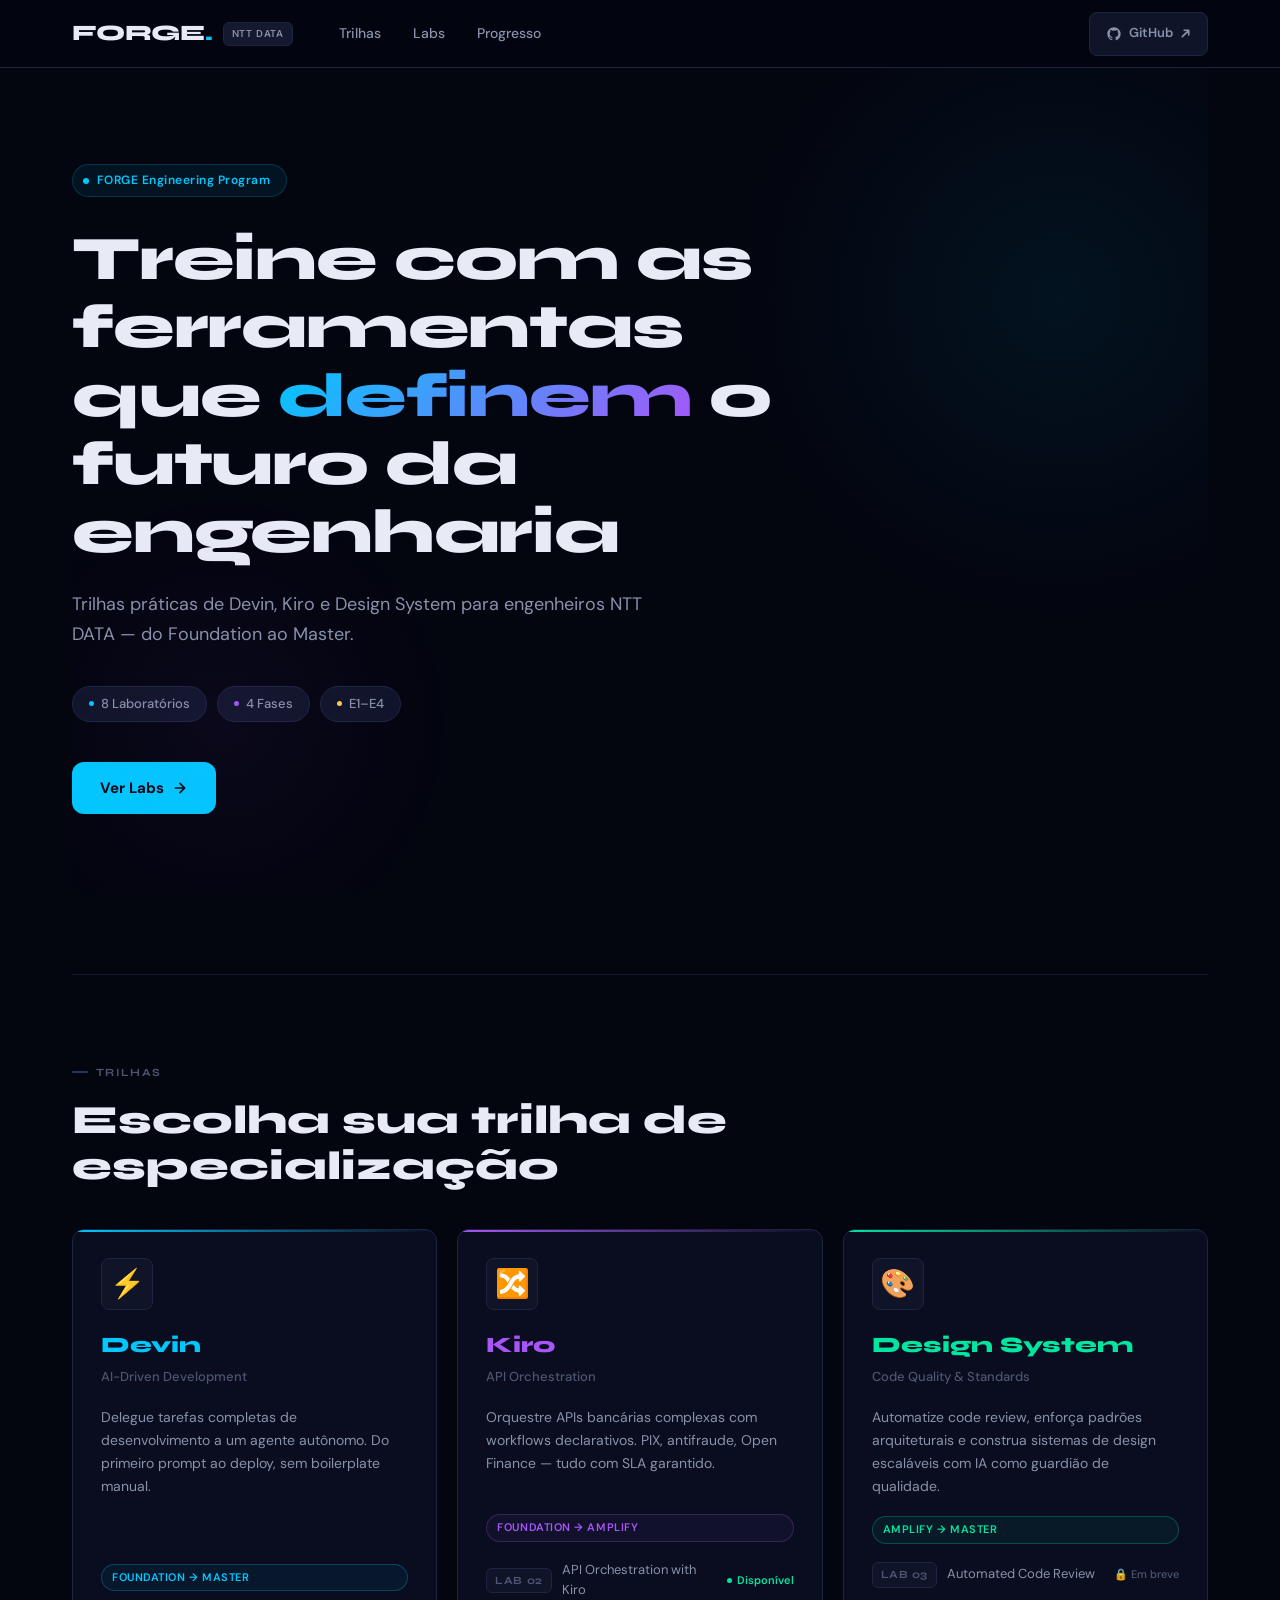
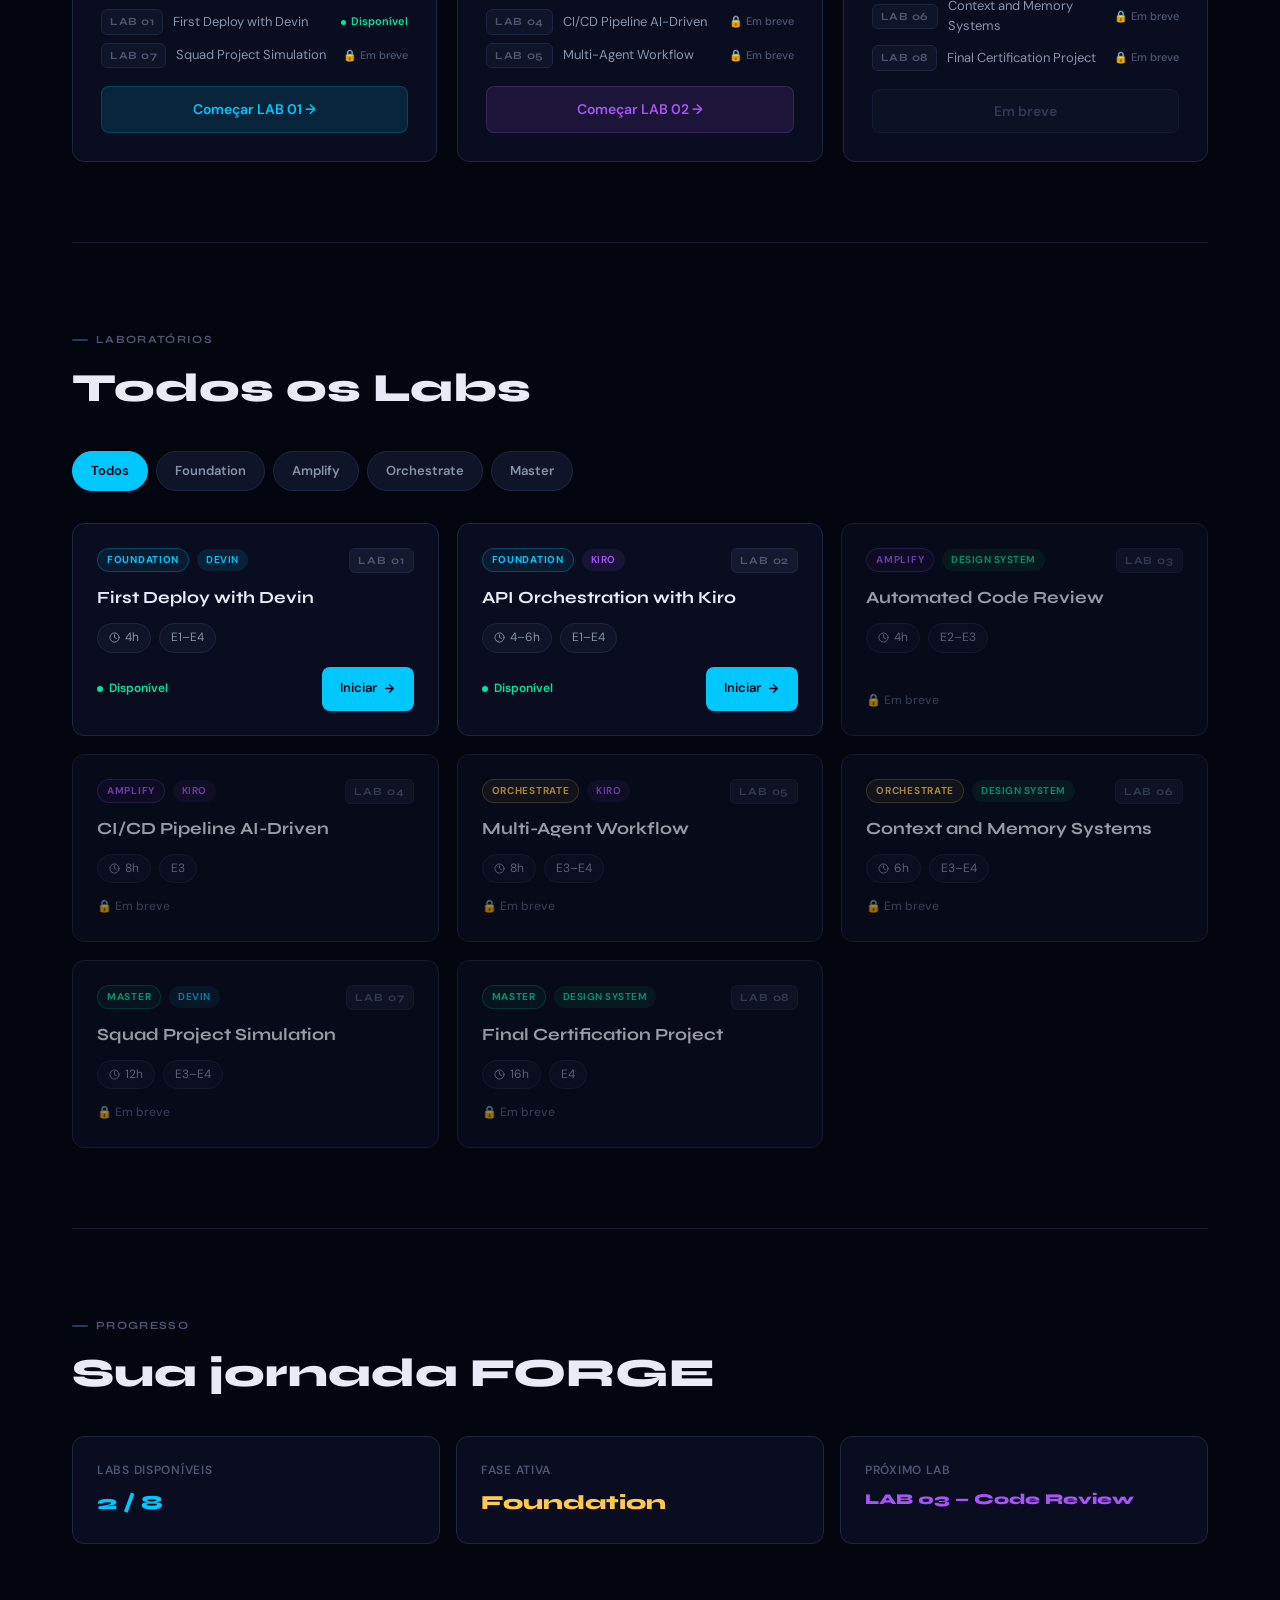
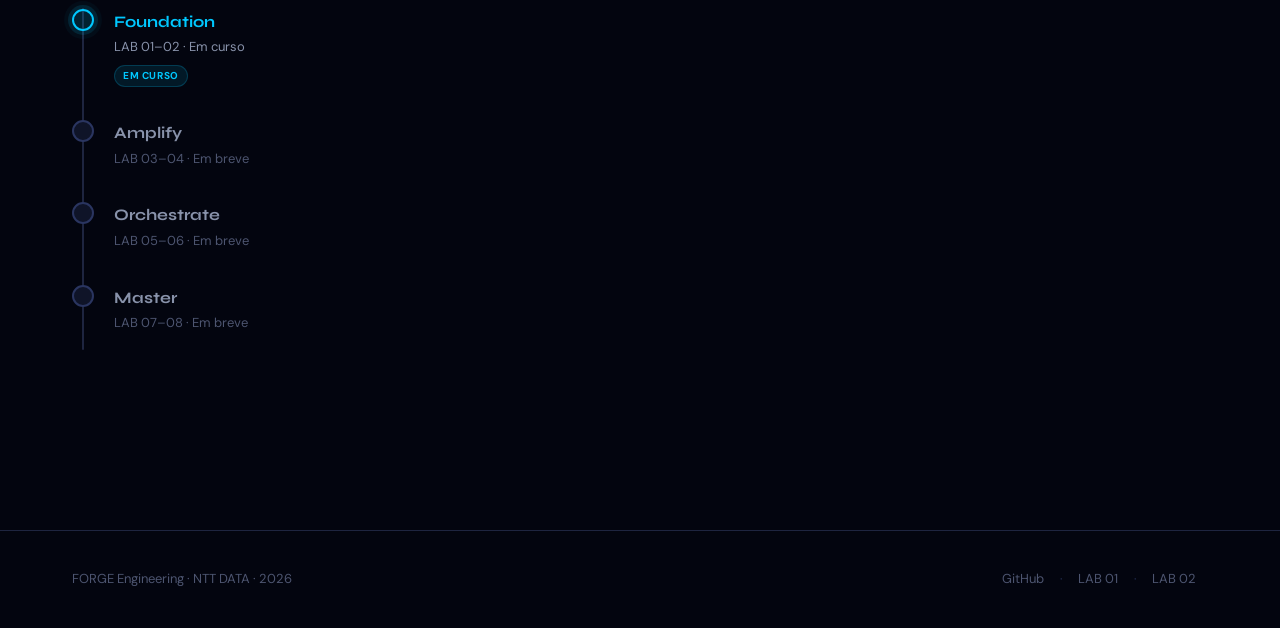
==== index.html @ 85e08daf "feat: FORGE Training Platform — multi-lab responsive platform - index.html: home dashboard with Devi" ====
<!DOCTYPE html>
<html lang="pt-BR">
<head>
  <meta charset="UTF-8" />
  <meta name="viewport" content="width=device-width, initial-scale=1.0" />
  <title>FORGE Engineering Training Platform</title>
  <link rel="preconnect" href="https://fonts.googleapis.com" />
  <link rel="preconnect" href="https://fonts.gstatic.com" crossorigin />
  <link href="https://fonts.googleapis.com/css2?family=Syne:wght@400;600;700;800&family=DM+Sans:ital,opsz,wght@0,9..40,300;0,9..40,400;0,9..40,500;0,9..40,600;1,9..40,400&display=swap" rel="stylesheet" />
  <style>
    /* ─── Design Tokens ─────────────────────────────────────── */
    :root {
      --bg:            #03050f;
      --bg-2:          #090d1f;
      --bg-3:          #0f1428;
      --bg-4:          #141930;
      --cyan:          #00c8ff;
      --green:         #00e5a0;
      --yellow:        #ffc94d;
      --red:           #ff5c7a;
      --purple:        #a855f7;
      --border:        #1e2540;
      --border-bright: #2a3560;
      --text:          #e8eaf6;
      --text-dim:      #8892aa;
      --text-muted:    #4d5570;
      --radius:        12px;
      --radius-sm:     8px;
      --nav-h:         68px;
      --transition:    0.22s cubic-bezier(.4,0,.2,1);
    }

    /* ─── Reset ─────────────────────────────────────────────── */
    *, *::before, *::after { box-sizing: border-box; margin: 0; padding: 0; }
    html { scroll-behavior: smooth; }
    body {
      font-family: 'DM Sans', sans-serif;
      background: var(--bg);
      color: var(--text);
      line-height: 1.6;
      -webkit-font-smoothing: antialiased;
      overflow-x: hidden;
    }
    a { color: inherit; text-decoration: none; }
    button { font-family: inherit; cursor: pointer; border: none; background: none; }
    img { display: block; max-width: 100%; }

    /* ─── Scrollbar ──────────────────────────────────────────── */
    ::-webkit-scrollbar { width: 6px; }
    ::-webkit-scrollbar-track { background: var(--bg-2); }
    ::-webkit-scrollbar-thumb { background: var(--border-bright); border-radius: 99px; }

    /* ─── Layout helpers ─────────────────────────────────────── */
    .page {
      max-width: 1200px;
      margin: 0 auto;
      padding: 0 32px 80px;
    }
    .section { padding: 80px 0 0; }
    .section-label {
      display: inline-flex;
      align-items: center;
      gap: 8px;
      font-family: 'Syne', sans-serif;
      font-size: 11px;
      font-weight: 700;
      letter-spacing: .12em;
      text-transform: uppercase;
      color: var(--text-muted);
      margin-bottom: 16px;
    }
    .section-label::before {
      content: '';
      display: block;
      width: 16px;
      height: 2px;
      background: var(--border-bright);
      border-radius: 99px;
    }
    .section-title {
      font-family: 'Syne', sans-serif;
      font-size: clamp(26px, 3.5vw, 40px);
      font-weight: 800;
      color: var(--text);
      line-height: 1.15;
      margin-bottom: 40px;
    }

    /* ─── NAV ────────────────────────────────────────────────── */
    .nav {
      position: sticky;
      top: 0;
      z-index: 100;
      height: var(--nav-h);
      background: rgba(3,5,15,.7);
      backdrop-filter: blur(18px) saturate(1.4);
      -webkit-backdrop-filter: blur(18px) saturate(1.4);
      border-bottom: 1px solid var(--border);
    }
    .nav-inner {
      max-width: 1200px;
      margin: 0 auto;
      padding: 0 32px;
      height: 100%;
      display: flex;
      align-items: center;
      gap: 32px;
    }
    .nav-logo {
      display: flex;
      align-items: center;
      gap: 10px;
      flex-shrink: 0;
    }
    .nav-logo-text {
      font-family: 'Syne', sans-serif;
      font-size: 22px;
      font-weight: 800;
      letter-spacing: -.01em;
      color: var(--text);
    }
    .nav-logo-text span { color: var(--cyan); }
    .nav-badge {
      font-size: 10px;
      font-weight: 600;
      letter-spacing: .08em;
      color: var(--text-dim);
      background: var(--bg-4);
      border: 1px solid var(--border);
      border-radius: 6px;
      padding: 3px 8px;
      text-transform: uppercase;
    }
    .nav-links {
      display: flex;
      align-items: center;
      gap: 4px;
      flex: 1;
    }
    .nav-link {
      font-size: 14px;
      font-weight: 500;
      color: var(--text-dim);
      padding: 8px 14px;
      border-radius: var(--radius-sm);
      transition: color var(--transition), background var(--transition);
      min-height: 44px;
      display: flex;
      align-items: center;
    }
    .nav-link:hover { color: var(--text); background: var(--bg-3); }
    .nav-actions { margin-left: auto; display: flex; align-items: center; gap: 10px; }
    .btn-github {
      display: inline-flex;
      align-items: center;
      gap: 7px;
      font-size: 13px;
      font-weight: 600;
      color: var(--text-dim);
      background: var(--bg-3);
      border: 1px solid var(--border);
      border-radius: var(--radius-sm);
      padding: 9px 16px;
      min-height: 44px;
      transition: color var(--transition), border-color var(--transition), background var(--transition);
    }
    .btn-github:hover { color: var(--text); border-color: var(--border-bright); background: var(--bg-4); }
    .btn-github svg { flex-shrink: 0; }

    /* hamburger */
    .nav-hamburger {
      display: none;
      align-items: center;
      justify-content: center;
      width: 44px;
      height: 44px;
      border-radius: var(--radius-sm);
      border: 1px solid var(--border);
      color: var(--text-dim);
      transition: color var(--transition), border-color var(--transition);
      margin-left: auto;
    }
    .nav-hamburger:hover { color: var(--text); border-color: var(--border-bright); }
    .nav-mobile-menu {
      display: none;
      flex-direction: column;
      background: var(--bg-2);
      border-bottom: 1px solid var(--border);
      padding: 12px 20px 20px;
      gap: 4px;
    }
    .nav-mobile-menu.open { display: flex; }
    .nav-mobile-link {
      font-size: 15px;
      font-weight: 500;
      color: var(--text-dim);
      padding: 12px 14px;
      border-radius: var(--radius-sm);
      transition: color var(--transition), background var(--transition);
    }
    .nav-mobile-link:hover { color: var(--text); background: var(--bg-3); }

    /* ─── HERO ───────────────────────────────────────────────── */
    .hero {
      padding: 96px 0 80px;
      display: flex;
      flex-direction: column;
      align-items: flex-start;
      position: relative;
      overflow: hidden;
    }
    .hero::before {
      content: '';
      position: absolute;
      top: -120px;
      right: -200px;
      width: 700px;
      height: 700px;
      background: radial-gradient(circle at 50% 50%, rgba(0,200,255,.07) 0%, transparent 65%);
      pointer-events: none;
    }
    .hero::after {
      content: '';
      position: absolute;
      bottom: -80px;
      left: -100px;
      width: 500px;
      height: 500px;
      background: radial-gradient(circle at 50% 50%, rgba(168,85,247,.05) 0%, transparent 65%);
      pointer-events: none;
    }
    .hero-pill {
      display: inline-flex;
      align-items: center;
      gap: 8px;
      background: rgba(0,200,255,.08);
      border: 1px solid rgba(0,200,255,.2);
      border-radius: 99px;
      padding: 6px 16px 6px 10px;
      font-size: 12px;
      font-weight: 600;
      color: var(--cyan);
      letter-spacing: .04em;
      margin-bottom: 28px;
      animation: fadeUp .5s ease both;
    }
    .hero-pill-dot {
      width: 6px;
      height: 6px;
      background: var(--cyan);
      border-radius: 50%;
      animation: pulse-cyan 2s ease infinite;
    }
    @keyframes pulse-cyan {
      0%, 100% { opacity: 1; transform: scale(1); }
      50% { opacity: .5; transform: scale(.7); }
    }
    .hero h1 {
      font-family: 'Syne', sans-serif;
      font-size: clamp(32px, 5.5vw, 62px);
      font-weight: 800;
      line-height: 1.1;
      letter-spacing: -.02em;
      color: var(--text);
      max-width: 800px;
      margin-bottom: 24px;
      animation: fadeUp .5s .1s ease both;
    }
    .hero h1 em {
      font-style: normal;
      background: linear-gradient(135deg, var(--cyan) 0%, var(--purple) 100%);
      -webkit-background-clip: text;
      -webkit-text-fill-color: transparent;
      background-clip: text;
    }
    .hero-sub {
      font-size: clamp(15px, 1.8vw, 18px);
      color: var(--text-dim);
      max-width: 580px;
      line-height: 1.65;
      margin-bottom: 36px;
      animation: fadeUp .5s .18s ease both;
    }
    .hero-stats {
      display: flex;
      flex-wrap: wrap;
      gap: 10px;
      margin-bottom: 40px;
      animation: fadeUp .5s .26s ease both;
    }
    .hero-chip {
      display: inline-flex;
      align-items: center;
      gap: 7px;
      background: var(--bg-3);
      border: 1px solid var(--border);
      border-radius: 99px;
      padding: 7px 16px;
      font-size: 13px;
      font-weight: 500;
      color: var(--text-dim);
    }
    .hero-chip-dot {
      width: 5px;
      height: 5px;
      background: var(--cyan);
      border-radius: 50%;
    }
    .hero-cta {
      display: inline-flex;
      align-items: center;
      gap: 8px;
      background: var(--cyan);
      color: #03050f;
      font-size: 15px;
      font-weight: 700;
      padding: 14px 28px;
      border-radius: var(--radius);
      min-height: 50px;
      transition: opacity var(--transition), transform var(--transition);
      animation: fadeUp .5s .34s ease both;
    }
    .hero-cta:hover { opacity: .88; transform: translateY(-1px); }

    @keyframes fadeUp {
      from { opacity: 0; transform: translateY(18px); }
      to   { opacity: 1; transform: translateY(0); }
    }

    /* ─── TRACK CARDS ────────────────────────────────────────── */
    .tracks-grid {
      display: grid;
      grid-template-columns: repeat(auto-fit, minmax(320px, 1fr));
      gap: 20px;
    }
    .track-card {
      background: var(--bg-2);
      border: 1px solid var(--border);
      border-radius: var(--radius);
      padding: 28px;
      display: flex;
      flex-direction: column;
      gap: 18px;
      transition: border-color var(--transition), transform var(--transition), box-shadow var(--transition);
      position: relative;
      overflow: hidden;
    }
    .track-card::before {
      content: '';
      position: absolute;
      top: 0; left: 0; right: 0;
      height: 2px;
      border-radius: var(--radius) var(--radius) 0 0;
    }
    .track-card[data-color="cyan"]::before  { background: linear-gradient(90deg, var(--cyan), transparent); }
    .track-card[data-color="purple"]::before { background: linear-gradient(90deg, var(--purple), transparent); }
    .track-card[data-color="green"]::before  { background: linear-gradient(90deg, var(--green), transparent); }
    .track-card:hover {
      transform: translateY(-3px);
      box-shadow: 0 16px 48px rgba(0,0,0,.4);
    }
    .track-card[data-color="cyan"]:hover   { border-color: rgba(0,200,255,.35); }
    .track-card[data-color="purple"]:hover { border-color: rgba(168,85,247,.35); }
    .track-card[data-color="green"]:hover  { border-color: rgba(0,229,160,.35); }

    .track-icon {
      font-size: 28px;
      width: 52px;
      height: 52px;
      background: var(--bg-3);
      border: 1px solid var(--border);
      border-radius: var(--radius-sm);
      display: flex;
      align-items: center;
      justify-content: center;
      flex-shrink: 0;
    }
    .track-header { display: flex; flex-direction: column; gap: 4px; }
    .track-title {
      font-family: 'Syne', sans-serif;
      font-size: 22px;
      font-weight: 800;
    }
    .track-card[data-color="cyan"]   .track-title { color: var(--cyan); }
    .track-card[data-color="purple"] .track-title { color: var(--purple); }
    .track-card[data-color="green"]  .track-title { color: var(--green); }
    .track-subtitle { font-size: 13px; color: var(--text-muted); font-weight: 500; }
    .track-desc { font-size: 14px; color: var(--text-dim); line-height: 1.65; flex: 1; }
    .track-badge {
      display: inline-flex;
      align-items: center;
      font-size: 11px;
      font-weight: 600;
      letter-spacing: .05em;
      text-transform: uppercase;
      padding: 4px 10px;
      border-radius: 99px;
      border: 1px solid;
    }
    .track-card[data-color="cyan"]   .track-badge { color: var(--cyan);   border-color: rgba(0,200,255,.25);   background: rgba(0,200,255,.06); }
    .track-card[data-color="purple"] .track-badge { color: var(--purple); border-color: rgba(168,85,247,.25); background: rgba(168,85,247,.06); }
    .track-card[data-color="green"]  .track-badge { color: var(--green);  border-color: rgba(0,229,160,.25);  background: rgba(0,229,160,.06); }

    .track-labs { display: flex; flex-direction: column; gap: 8px; }
    .track-lab-row {
      display: flex;
      align-items: center;
      gap: 10px;
      font-size: 13px;
    }
    .track-lab-num {
      font-family: 'Syne', sans-serif;
      font-size: 11px;
      font-weight: 700;
      letter-spacing: .05em;
      color: var(--text-muted);
      background: var(--bg-3);
      border: 1px solid var(--border);
      border-radius: 6px;
      padding: 3px 8px;
    }
    .track-lab-name { color: var(--text-dim); flex: 1; }
    .status-available {
      display: inline-flex;
      align-items: center;
      gap: 5px;
      font-size: 11px;
      font-weight: 600;
      color: var(--green);
    }
    .status-available::before {
      content: '';
      width: 5px; height: 5px;
      background: var(--green);
      border-radius: 50%;
    }
    .status-locked {
      font-size: 11px;
      font-weight: 500;
      color: var(--text-muted);
    }
    .track-cta {
      display: inline-flex;
      align-items: center;
      gap: 8px;
      font-size: 14px;
      font-weight: 600;
      padding: 11px 20px;
      border-radius: var(--radius-sm);
      min-height: 44px;
      transition: opacity var(--transition), transform var(--transition);
      text-align: center;
      justify-content: center;
    }
    .track-cta-cyan   { background: rgba(0,200,255,.12);   color: var(--cyan);   border: 1px solid rgba(0,200,255,.2);   }
    .track-cta-purple { background: rgba(168,85,247,.12);  color: var(--purple); border: 1px solid rgba(168,85,247,.2);  }
    .track-cta-cyan:hover, .track-cta-purple:hover { opacity: .8; transform: translateY(-1px); }
    .track-cta-disabled {
      background: var(--bg-3);
      color: var(--text-muted);
      border: 1px solid var(--border);
      cursor: not-allowed;
      opacity: .6;
    }

    /* ─── LAB FILTER TABS ────────────────────────────────────── */
    .filter-tabs {
      display: flex;
      flex-wrap: wrap;
      gap: 8px;
      margin-bottom: 32px;
    }
    .filter-tab {
      font-size: 13px;
      font-weight: 600;
      padding: 8px 18px;
      border-radius: 99px;
      border: 1px solid var(--border);
      color: var(--text-dim);
      background: var(--bg-3);
      min-height: 40px;
      transition: color var(--transition), border-color var(--transition), background var(--transition);
    }
    .filter-tab:hover { color: var(--text); border-color: var(--border-bright); }
    .filter-tab.active {
      background: var(--cyan);
      color: #03050f;
      border-color: var(--cyan);
    }

    /* ─── LAB GRID ───────────────────────────────────────────── */
    .labs-grid {
      display: grid;
      grid-template-columns: repeat(auto-fit, minmax(300px, 1fr));
      gap: 18px;
    }
    .lab-card {
      background: var(--bg-2);
      border: 1px solid var(--border);
      border-radius: var(--radius);
      padding: 24px;
      display: flex;
      flex-direction: column;
      gap: 14px;
      transition: border-color var(--transition), transform var(--transition), box-shadow var(--transition);
    }
    .lab-card:hover {
      border-color: var(--border-bright);
      transform: translateY(-2px);
      box-shadow: 0 12px 40px rgba(0,0,0,.35);
    }
    .lab-card.locked { opacity: .65; }
    .lab-card.locked:hover { transform: none; box-shadow: none; }

    .lab-card-top {
      display: flex;
      align-items: center;
      gap: 8px;
      flex-wrap: wrap;
    }
    .phase-badge {
      font-size: 10px;
      font-weight: 700;
      letter-spacing: .07em;
      text-transform: uppercase;
      padding: 3px 9px;
      border-radius: 99px;
      border: 1px solid;
    }
    .phase-foundation { color: var(--cyan);   border-color: rgba(0,200,255,.25);   background: rgba(0,200,255,.08); }
    .phase-amplify    { color: var(--purple); border-color: rgba(168,85,247,.25); background: rgba(168,85,247,.08); }
    .phase-orchestrate{ color: var(--yellow); border-color: rgba(255,201,77,.25);  background: rgba(255,201,77,.08); }
    .phase-master     { color: var(--green);  border-color: rgba(0,229,160,.25);  background: rgba(0,229,160,.08); }
    .track-badge-small {
      font-size: 10px;
      font-weight: 600;
      letter-spacing: .05em;
      text-transform: uppercase;
      padding: 3px 9px;
      border-radius: 99px;
    }
    .track-devin  { color: var(--cyan);   background: rgba(0,200,255,.1); }
    .track-kiro   { color: var(--purple); background: rgba(168,85,247,.1); }
    .track-ds     { color: var(--green);  background: rgba(0,229,160,.1); }

    .lab-num {
      font-family: 'Syne', sans-serif;
      font-size: 11px;
      font-weight: 700;
      letter-spacing: .08em;
      color: var(--text-muted);
      background: var(--bg-4);
      border: 1px solid var(--border);
      border-radius: 6px;
      padding: 3px 8px;
      margin-left: auto;
    }
    .lab-title {
      font-family: 'Syne', sans-serif;
      font-size: 17px;
      font-weight: 700;
      color: var(--text);
      line-height: 1.3;
    }
    .lab-meta {
      display: flex;
      flex-wrap: wrap;
      gap: 8px;
    }
    .meta-chip {
      display: inline-flex;
      align-items: center;
      gap: 5px;
      font-size: 12px;
      color: var(--text-dim);
      background: var(--bg-3);
      border: 1px solid var(--border);
      border-radius: 99px;
      padding: 4px 11px;
    }
    .lab-footer {
      display: flex;
      align-items: center;
      justify-content: space-between;
      gap: 12px;
      margin-top: auto;
    }
    .lab-status-available {
      display: inline-flex;
      align-items: center;
      gap: 6px;
      font-size: 12px;
      font-weight: 600;
      color: var(--green);
    }
    .lab-status-available::before {
      content: '';
      width: 6px; height: 6px;
      background: var(--green);
      border-radius: 50%;
      animation: pulse-green 2s ease infinite;
    }
    @keyframes pulse-green {
      0%, 100% { opacity: 1; box-shadow: 0 0 0 0 rgba(0,229,160,.4); }
      50% { opacity: .8; box-shadow: 0 0 0 4px rgba(0,229,160,0); }
    }
    .lab-status-locked {
      display: inline-flex;
      align-items: center;
      gap: 6px;
      font-size: 12px;
      font-weight: 500;
      color: var(--text-muted);
    }
    .lab-cta {
      display: inline-flex;
      align-items: center;
      gap: 6px;
      font-size: 13px;
      font-weight: 600;
      color: #03050f;
      background: var(--cyan);
      padding: 9px 18px;
      border-radius: var(--radius-sm);
      min-height: 44px;
      transition: opacity var(--transition), transform var(--transition);
      flex-shrink: 0;
    }
    .lab-cta:hover { opacity: .85; transform: translateY(-1px); }

    /* ─── PROGRESS SECTION ───────────────────────────────────── */
    .progress-stats {
      display: grid;
      grid-template-columns: repeat(auto-fit, minmax(220px, 1fr));
      gap: 16px;
      margin-bottom: 48px;
    }
    .stat-card {
      background: var(--bg-2);
      border: 1px solid var(--border);
      border-radius: var(--radius);
      padding: 24px;
      display: flex;
      flex-direction: column;
      gap: 6px;
    }
    .stat-label {
      font-size: 12px;
      font-weight: 600;
      letter-spacing: .06em;
      text-transform: uppercase;
      color: var(--text-muted);
    }
    .stat-value {
      font-family: 'Syne', sans-serif;
      font-size: 20px;
      font-weight: 800;
      color: var(--text);
    }
    .stat-card:nth-child(1) .stat-value { color: var(--cyan); }
    .stat-card:nth-child(2) .stat-value { color: var(--yellow); }
    .stat-card:nth-child(3) .stat-value { color: var(--purple); font-size: 15px; }

    /* journey */
    .journey { position: relative; }
    .journey-line {
      position: absolute;
      left: 10px;
      top: 16px;
      bottom: 0;
      width: 2px;
      background: var(--border);
      border-radius: 99px;
    }
    .journey-steps { display: flex; flex-direction: column; gap: 0; }
    .journey-step {
      display: flex;
      align-items: flex-start;
      gap: 20px;
      padding: 16px 0;
      position: relative;
    }
    .journey-dot {
      width: 22px;
      height: 22px;
      border-radius: 50%;
      flex-shrink: 0;
      margin-top: 1px;
      position: relative;
      z-index: 1;
      border: 2px solid;
      background: var(--bg);
      transition: box-shadow var(--transition);
    }
    .journey-dot.active {
      border-color: var(--cyan);
      background: rgba(0,200,255,.15);
      box-shadow: 0 0 0 4px rgba(0,200,255,.12), 0 0 0 8px rgba(0,200,255,.04);
    }
    .journey-dot.muted { border-color: var(--border-bright); background: var(--bg-3); }
    .journey-content { display: flex; flex-direction: column; gap: 3px; padding-top: 1px; }
    .journey-phase {
      font-family: 'Syne', sans-serif;
      font-size: 16px;
      font-weight: 700;
    }
    .journey-step:nth-child(1) .journey-phase { color: var(--cyan); }
    .journey-step:nth-child(n+2) .journey-phase { color: var(--text-dim); }
    .journey-sub { font-size: 13px; color: var(--text-muted); }
    .journey-step:nth-child(1) .journey-sub { color: var(--text-dim); }
    .journey-active-badge {
      display: inline-flex;
      align-items: center;
      gap: 5px;
      font-size: 10px;
      font-weight: 700;
      letter-spacing: .06em;
      text-transform: uppercase;
      color: var(--cyan);
      background: rgba(0,200,255,.1);
      border: 1px solid rgba(0,200,255,.2);
      border-radius: 99px;
      padding: 2px 8px;
      margin-top: 4px;
      width: fit-content;
    }

    /* ─── FOOTER ─────────────────────────────────────────────── */
    .footer {
      margin-top: 100px;
      border-top: 1px solid var(--border);
      padding: 32px 0;
    }
    .footer-inner {
      max-width: 1200px;
      margin: 0 auto;
      padding: 0 32px;
      display: flex;
      align-items: center;
      justify-content: space-between;
      flex-wrap: wrap;
      gap: 16px;
    }
    .footer-copy {
      font-size: 13px;
      color: var(--text-muted);
    }
    .footer-links {
      display: flex;
      align-items: center;
      gap: 4px;
    }
    .footer-link {
      font-size: 13px;
      color: var(--text-muted);
      padding: 6px 12px;
      border-radius: 6px;
      transition: color var(--transition);
    }
    .footer-link:hover { color: var(--text-dim); }
    .footer-sep { color: var(--border-bright); font-size: 12px; }

    /* ─── DIVIDER ────────────────────────────────────────────── */
    .section-divider {
      width: 100%;
      height: 1px;
      background: var(--border);
      margin: 80px 0 0;
      opacity: .6;
    }

    /* ─── RESPONSIVE ─────────────────────────────────────────── */
    @media (max-width: 768px) {
      .nav-inner { padding: 0 20px; gap: 16px; }
      .nav-links  { display: none; }
      .nav-hamburger { display: flex; }
      .btn-github { display: none; }
      .nav-actions { margin-left: 0; }

      .page { padding: 0 16px 60px; }

      .hero { padding: 60px 0 56px; }
      .hero h1 { font-size: 32px; }
      .hero-sub { font-size: 15px; }
      .hero::before, .hero::after { display: none; }

      .section { padding: 60px 0 0; }
      .section-title { font-size: 26px; margin-bottom: 28px; }

      .tracks-grid { grid-template-columns: 1fr; }
      .labs-grid   { grid-template-columns: 1fr; }
      .progress-stats { grid-template-columns: 1fr; }

      .filter-tabs { gap: 6px; }
      .filter-tab  { font-size: 12px; padding: 7px 14px; }

      .footer-inner { flex-direction: column; align-items: flex-start; gap: 12px; }
      .section-divider { margin: 60px 0 0; }
    }

    @media (max-width: 480px) {
      .hero h1 { font-size: 28px; }
      .hero-cta { font-size: 14px; padding: 13px 22px; }
      .track-card { padding: 22px 18px; }
      .lab-card   { padding: 20px 16px; }
      .stat-card  { padding: 20px; }
    }

    /* ─── Hidden utility ─────────────────────────────────────── */
    [data-hidden] { display: none !important; }
  </style>
</head>
<body>

<!-- ═══ NAV ════════════════════════════════════════════════════ -->
<nav class="nav" id="nav">
  <div class="nav-inner">
    <a href="#" class="nav-logo">
      <span class="nav-logo-text">FORGE<span>.</span></span>
      <span class="nav-badge">NTT DATA</span>
    </a>

    <div class="nav-links">
      <a href="#trilhas"  class="nav-link">Trilhas</a>
      <a href="#labs"     class="nav-link">Labs</a>
      <a href="#progresso" class="nav-link">Progresso</a>
    </div>

    <div class="nav-actions">
      <a href="https://github.com/Brunooacks" target="_blank" rel="noopener" class="btn-github">
        <svg width="16" height="16" viewBox="0 0 24 24" fill="currentColor" aria-hidden="true">
          <path d="M12 2C6.477 2 2 6.477 2 12c0 4.418 2.865 8.166 6.839 9.489.5.092.682-.217.682-.483 0-.237-.008-.866-.013-1.7-2.782.604-3.369-1.341-3.369-1.341-.454-1.155-1.11-1.462-1.11-1.462-.908-.62.069-.608.069-.608 1.003.07 1.531 1.03 1.531 1.03.892 1.529 2.341 1.087 2.91.832.092-.647.35-1.088.636-1.338-2.22-.253-4.555-1.11-4.555-4.943 0-1.091.39-1.984 1.029-2.683-.103-.253-.446-1.27.098-2.647 0 0 .84-.269 2.75 1.025A9.578 9.578 0 0112 6.836a9.59 9.59 0 012.504.337c1.909-1.294 2.747-1.025 2.747-1.025.546 1.377.203 2.394.1 2.647.64.699 1.028 1.592 1.028 2.683 0 3.842-2.339 4.687-4.566 4.935.359.309.678.919.678 1.852 0 1.336-.012 2.415-.012 2.743 0 .267.18.579.688.481C19.138 20.163 22 16.418 22 12c0-5.523-4.477-10-10-10z"/>
        </svg>
        GitHub
        <svg width="11" height="11" viewBox="0 0 12 12" fill="none" stroke="currentColor" stroke-width="1.8" stroke-linecap="round" stroke-linejoin="round" aria-hidden="true">
          <path d="M2.5 9.5L9.5 2.5M9.5 2.5H4.5M9.5 2.5V7.5"/>
        </svg>
      </a>
    </div>

    <button class="nav-hamburger" id="hamburgerBtn" aria-label="Abrir menu" aria-expanded="false">
      <svg id="iconMenu" width="20" height="20" viewBox="0 0 24 24" fill="none" stroke="currentColor" stroke-width="2" stroke-linecap="round" aria-hidden="true">
        <line x1="3" y1="7" x2="21" y2="7"/><line x1="3" y1="12" x2="21" y2="12"/><line x1="3" y1="17" x2="21" y2="17"/>
      </svg>
      <svg id="iconClose" width="20" height="20" viewBox="0 0 24 24" fill="none" stroke="currentColor" stroke-width="2" stroke-linecap="round" style="display:none" aria-hidden="true">
        <line x1="5" y1="5" x2="19" y2="19"/><line x1="19" y1="5" x2="5" y2="19"/>
      </svg>
    </button>
  </div>

  <div class="nav-mobile-menu" id="mobileMenu" role="navigation" aria-label="Menu móvel">
    <a href="#trilhas"   class="nav-mobile-link" onclick="closeMobileMenu()">Trilhas</a>
    <a href="#labs"      class="nav-mobile-link" onclick="closeMobileMenu()">Labs</a>
    <a href="#progresso" class="nav-mobile-link" onclick="closeMobileMenu()">Progresso</a>
    <a href="https://github.com/Brunooacks" target="_blank" rel="noopener" class="nav-mobile-link" style="color:var(--cyan)">GitHub ↗</a>
  </div>
</nav>


<!-- ═══ HERO ════════════════════════════════════════════════════ -->
<div class="page">
  <section class="hero">
    <div class="hero-pill">
      <span class="hero-pill-dot"></span>
      FORGE Engineering Program
    </div>

    <h1>Treine com as ferramentas que <em>definem</em> o futuro da engenharia</h1>

    <p class="hero-sub">
      Trilhas práticas de Devin, Kiro e Design System para engenheiros NTT DATA — do Foundation ao Master.
    </p>

    <div class="hero-stats">
      <span class="hero-chip"><span class="hero-chip-dot"></span>8 Laboratórios</span>
      <span class="hero-chip"><span class="hero-chip-dot" style="background:var(--purple)"></span>4 Fases</span>
      <span class="hero-chip"><span class="hero-chip-dot" style="background:var(--yellow)"></span>E1–E4</span>
    </div>

    <a href="#labs" class="hero-cta">
      Ver Labs
      <svg width="16" height="16" viewBox="0 0 24 24" fill="none" stroke="currentColor" stroke-width="2.5" stroke-linecap="round" stroke-linejoin="round" aria-hidden="true">
        <path d="M5 12h14M12 5l7 7-7 7"/>
      </svg>
    </a>
  </section>

  <div class="section-divider"></div>


  <!-- ═══ TRACKS ══════════════════════════════════════════════ -->
  <section class="section" id="trilhas">
    <div class="section-label">Trilhas</div>
    <h2 class="section-title">Escolha sua trilha de especialização</h2>

    <div class="tracks-grid">

      <!-- Devin -->
      <article class="track-card" data-color="cyan">
        <div class="track-icon">⚡</div>
        <div class="track-header">
          <span class="track-title">Devin</span>
          <span class="track-subtitle">AI-Driven Development</span>
        </div>
        <p class="track-desc">Delegue tarefas completas de desenvolvimento a um agente autônomo. Do primeiro prompt ao deploy, sem boilerplate manual.</p>
        <span class="track-badge">Foundation → Master</span>
        <div class="track-labs">
          <div class="track-lab-row">
            <span class="track-lab-num">LAB 01</span>
            <span class="track-lab-name">First Deploy with Devin</span>
            <span class="status-available">Disponível</span>
          </div>
          <div class="track-lab-row">
            <span class="track-lab-num">LAB 07</span>
            <span class="track-lab-name">Squad Project Simulation</span>
            <span class="status-locked">🔒 Em breve</span>
          </div>
        </div>
        <a href="lab-01.html" class="track-cta track-cta-cyan">Começar LAB 01 →</a>
      </article>

      <!-- Kiro -->
      <article class="track-card" data-color="purple">
        <div class="track-icon">🔀</div>
        <div class="track-header">
          <span class="track-title">Kiro</span>
          <span class="track-subtitle">API Orchestration</span>
        </div>
        <p class="track-desc">Orquestre APIs bancárias complexas com workflows declarativos. PIX, antifraude, Open Finance — tudo com SLA garantido.</p>
        <span class="track-badge">Foundation → Amplify</span>
        <div class="track-labs">
          <div class="track-lab-row">
            <span class="track-lab-num">LAB 02</span>
            <span class="track-lab-name">API Orchestration with Kiro</span>
            <span class="status-available">Disponível</span>
          </div>
          <div class="track-lab-row">
            <span class="track-lab-num">LAB 04</span>
            <span class="track-lab-name">CI/CD Pipeline AI-Driven</span>
            <span class="status-locked">🔒 Em breve</span>
          </div>
          <div class="track-lab-row">
            <span class="track-lab-num">LAB 05</span>
            <span class="track-lab-name">Multi-Agent Workflow</span>
            <span class="status-locked">🔒 Em breve</span>
          </div>
        </div>
        <a href="lab-02.html" class="track-cta track-cta-purple">Começar LAB 02 →</a>
      </article>

      <!-- Design System -->
      <article class="track-card" data-color="green">
        <div class="track-icon">🎨</div>
        <div class="track-header">
          <span class="track-title">Design System</span>
          <span class="track-subtitle">Code Quality &amp; Standards</span>
        </div>
        <p class="track-desc">Automatize code review, enforça padrões arquiteturais e construa sistemas de design escaláveis com IA como guardião de qualidade.</p>
        <span class="track-badge">Amplify → Master</span>
        <div class="track-labs">
          <div class="track-lab-row">
            <span class="track-lab-num">LAB 03</span>
            <span class="track-lab-name">Automated Code Review</span>
            <span class="status-locked">🔒 Em breve</span>
          </div>
          <div class="track-lab-row">
            <span class="track-lab-num">LAB 06</span>
            <span class="track-lab-name">Context and Memory Systems</span>
            <span class="status-locked">🔒 Em breve</span>
          </div>
          <div class="track-lab-row">
            <span class="track-lab-num">LAB 08</span>
            <span class="track-lab-name">Final Certification Project</span>
            <span class="status-locked">🔒 Em breve</span>
          </div>
        </div>
        <button class="track-cta track-cta-disabled" disabled>Em breve</button>
      </article>

    </div>
  </section>

  <div class="section-divider"></div>


  <!-- ═══ LABS ════════════════════════════════════════════════ -->
  <section class="section" id="labs">
    <div class="section-label">Laboratórios</div>
    <h2 class="section-title">Todos os Labs</h2>

    <div class="filter-tabs" role="tablist" aria-label="Filtrar por fase">
      <button class="filter-tab active" data-filter="all"         role="tab" aria-selected="true">Todos</button>
      <button class="filter-tab"        data-filter="foundation"  role="tab" aria-selected="false">Foundation</button>
      <button class="filter-tab"        data-filter="amplify"     role="tab" aria-selected="false">Amplify</button>
      <button class="filter-tab"        data-filter="orchestrate" role="tab" aria-selected="false">Orchestrate</button>
      <button class="filter-tab"        data-filter="master"      role="tab" aria-selected="false">Master</button>
    </div>

    <div class="labs-grid" id="labsGrid">

      <!-- LAB 01 -->
      <article class="lab-card" data-phase="foundation">
        <div class="lab-card-top">
          <span class="phase-badge phase-foundation">Foundation</span>
          <span class="track-badge-small track-devin">Devin</span>
          <span class="lab-num">LAB 01</span>
        </div>
        <h3 class="lab-title">First Deploy with Devin</h3>
        <div class="lab-meta">
          <span class="meta-chip">
            <svg width="11" height="11" viewBox="0 0 24 24" fill="none" stroke="currentColor" stroke-width="2" stroke-linecap="round" stroke-linejoin="round" aria-hidden="true"><circle cx="12" cy="12" r="10"/><path d="M12 6v6l4 2"/></svg>
            4h
          </span>
          <span class="meta-chip">E1–E4</span>
        </div>
        <div class="lab-footer">
          <span class="lab-status-available">Disponível</span>
          <a href="lab-01.html" class="lab-cta">
            Iniciar
            <svg width="13" height="13" viewBox="0 0 24 24" fill="none" stroke="currentColor" stroke-width="2.5" stroke-linecap="round" stroke-linejoin="round" aria-hidden="true"><path d="M5 12h14M12 5l7 7-7 7"/></svg>
          </a>
        </div>
      </article>

      <!-- LAB 02 -->
      <article class="lab-card" data-phase="foundation">
        <div class="lab-card-top">
          <span class="phase-badge phase-foundation">Foundation</span>
          <span class="track-badge-small track-kiro">Kiro</span>
          <span class="lab-num">LAB 02</span>
        </div>
        <h3 class="lab-title">API Orchestration with Kiro</h3>
        <div class="lab-meta">
          <span class="meta-chip">
            <svg width="11" height="11" viewBox="0 0 24 24" fill="none" stroke="currentColor" stroke-width="2" stroke-linecap="round" stroke-linejoin="round" aria-hidden="true"><circle cx="12" cy="12" r="10"/><path d="M12 6v6l4 2"/></svg>
            4–6h
          </span>
          <span class="meta-chip">E1–E4</span>
        </div>
        <div class="lab-footer">
          <span class="lab-status-available">Disponível</span>
          <a href="lab-02.html" class="lab-cta">
            Iniciar
            <svg width="13" height="13" viewBox="0 0 24 24" fill="none" stroke="currentColor" stroke-width="2.5" stroke-linecap="round" stroke-linejoin="round" aria-hidden="true"><path d="M5 12h14M12 5l7 7-7 7"/></svg>
          </a>
        </div>
      </article>

      <!-- LAB 03 -->
      <article class="lab-card locked" data-phase="amplify">
        <div class="lab-card-top">
          <span class="phase-badge phase-amplify">Amplify</span>
          <span class="track-badge-small track-ds">Design System</span>
          <span class="lab-num">LAB 03</span>
        </div>
        <h3 class="lab-title">Automated Code Review</h3>
        <div class="lab-meta">
          <span class="meta-chip">
            <svg width="11" height="11" viewBox="0 0 24 24" fill="none" stroke="currentColor" stroke-width="2" stroke-linecap="round" stroke-linejoin="round" aria-hidden="true"><circle cx="12" cy="12" r="10"/><path d="M12 6v6l4 2"/></svg>
            4h
          </span>
          <span class="meta-chip">E2–E3</span>
        </div>
        <div class="lab-footer">
          <span class="lab-status-locked">🔒 Em breve</span>
        </div>
      </article>

      <!-- LAB 04 -->
      <article class="lab-card locked" data-phase="amplify">
        <div class="lab-card-top">
          <span class="phase-badge phase-amplify">Amplify</span>
          <span class="track-badge-small track-kiro">Kiro</span>
          <span class="lab-num">LAB 04</span>
        </div>
        <h3 class="lab-title">CI/CD Pipeline AI-Driven</h3>
        <div class="lab-meta">
          <span class="meta-chip">
            <svg width="11" height="11" viewBox="0 0 24 24" fill="none" stroke="currentColor" stroke-width="2" stroke-linecap="round" stroke-linejoin="round" aria-hidden="true"><circle cx="12" cy="12" r="10"/><path d="M12 6v6l4 2"/></svg>
            8h
          </span>
          <span class="meta-chip">E3</span>
        </div>
        <div class="lab-footer">
          <span class="lab-status-locked">🔒 Em breve</span>
        </div>
      </article>

      <!-- LAB 05 -->
      <article class="lab-card locked" data-phase="orchestrate">
        <div class="lab-card-top">
          <span class="phase-badge phase-orchestrate">Orchestrate</span>
          <span class="track-badge-small track-kiro">Kiro</span>
          <span class="lab-num">LAB 05</span>
        </div>
        <h3 class="lab-title">Multi-Agent Workflow</h3>
        <div class="lab-meta">
          <span class="meta-chip">
            <svg width="11" height="11" viewBox="0 0 24 24" fill="none" stroke="currentColor" stroke-width="2" stroke-linecap="round" stroke-linejoin="round" aria-hidden="true"><circle cx="12" cy="12" r="10"/><path d="M12 6v6l4 2"/></svg>
            8h
          </span>
          <span class="meta-chip">E3–E4</span>
        </div>
        <div class="lab-footer">
          <span class="lab-status-locked">🔒 Em breve</span>
        </div>
      </article>

      <!-- LAB 06 -->
      <article class="lab-card locked" data-phase="orchestrate">
        <div class="lab-card-top">
          <span class="phase-badge phase-orchestrate">Orchestrate</span>
          <span class="track-badge-small track-ds">Design System</span>
          <span class="lab-num">LAB 06</span>
        </div>
        <h3 class="lab-title">Context and Memory Systems</h3>
        <div class="lab-meta">
          <span class="meta-chip">
            <svg width="11" height="11" viewBox="0 0 24 24" fill="none" stroke="currentColor" stroke-width="2" stroke-linecap="round" stroke-linejoin="round" aria-hidden="true"><circle cx="12" cy="12" r="10"/><path d="M12 6v6l4 2"/></svg>
            6h
          </span>
          <span class="meta-chip">E3–E4</span>
        </div>
        <div class="lab-footer">
          <span class="lab-status-locked">🔒 Em breve</span>
        </div>
      </article>

      <!-- LAB 07 -->
      <article class="lab-card locked" data-phase="master">
        <div class="lab-card-top">
          <span class="phase-badge phase-master">Master</span>
          <span class="track-badge-small track-devin">Devin</span>
          <span class="lab-num">LAB 07</span>
        </div>
        <h3 class="lab-title">Squad Project Simulation</h3>
        <div class="lab-meta">
          <span class="meta-chip">
            <svg width="11" height="11" viewBox="0 0 24 24" fill="none" stroke="currentColor" stroke-width="2" stroke-linecap="round" stroke-linejoin="round" aria-hidden="true"><circle cx="12" cy="12" r="10"/><path d="M12 6v6l4 2"/></svg>
            12h
          </span>
          <span class="meta-chip">E3–E4</span>
        </div>
        <div class="lab-footer">
          <span class="lab-status-locked">🔒 Em breve</span>
        </div>
      </article>

      <!-- LAB 08 -->
      <article class="lab-card locked" data-phase="master">
        <div class="lab-card-top">
          <span class="phase-badge phase-master">Master</span>
          <span class="track-badge-small track-ds">Design System</span>
          <span class="lab-num">LAB 08</span>
        </div>
        <h3 class="lab-title">Final Certification Project</h3>
        <div class="lab-meta">
          <span class="meta-chip">
            <svg width="11" height="11" viewBox="0 0 24 24" fill="none" stroke="currentColor" stroke-width="2" stroke-linecap="round" stroke-linejoin="round" aria-hidden="true"><circle cx="12" cy="12" r="10"/><path d="M12 6v6l4 2"/></svg>
            16h
          </span>
          <span class="meta-chip">E4</span>
        </div>
        <div class="lab-footer">
          <span class="lab-status-locked">🔒 Em breve</span>
        </div>
      </article>

    </div>
  </section>

  <div class="section-divider"></div>


  <!-- ═══ PROGRESS ════════════════════════════════════════════ -->
  <section class="section" id="progresso">
    <div class="section-label">Progresso</div>
    <h2 class="section-title">Sua jornada FORGE</h2>

    <div class="progress-stats">
      <div class="stat-card">
        <span class="stat-label">Labs disponíveis</span>
        <span class="stat-value">2 / 8</span>
      </div>
      <div class="stat-card">
        <span class="stat-label">Fase ativa</span>
        <span class="stat-value">Foundation</span>
      </div>
      <div class="stat-card">
        <span class="stat-label">Próximo lab</span>
        <span class="stat-value">LAB 03 — Code Review</span>
      </div>
    </div>

    <div class="journey">
      <div class="journey-line" aria-hidden="true"></div>
      <div class="journey-steps">

        <div class="journey-step">
          <div class="journey-dot active" aria-label="Fase ativa"></div>
          <div class="journey-content">
            <span class="journey-phase">Foundation</span>
            <span class="journey-sub">LAB 01–02 · Em curso</span>
            <span class="journey-active-badge">Em curso</span>
          </div>
        </div>

        <div class="journey-step">
          <div class="journey-dot muted"></div>
          <div class="journey-content">
            <span class="journey-phase">Amplify</span>
            <span class="journey-sub">LAB 03–04 · Em breve</span>
          </div>
        </div>

        <div class="journey-step">
          <div class="journey-dot muted"></div>
          <div class="journey-content">
            <span class="journey-phase">Orchestrate</span>
            <span class="journey-sub">LAB 05–06 · Em breve</span>
          </div>
        </div>

        <div class="journey-step">
          <div class="journey-dot muted"></div>
          <div class="journey-content">
            <span class="journey-phase">Master</span>
            <span class="journey-sub">LAB 07–08 · Em breve</span>
          </div>
        </div>

      </div>
    </div>
  </section>

</div><!-- /page -->


<!-- ═══ FOOTER ══════════════════════════════════════════════════ -->
<footer class="footer">
  <div class="footer-inner">
    <span class="footer-copy">FORGE Engineering · NTT DATA · 2026</span>
    <nav class="footer-links" aria-label="Links do rodapé">
      <a href="https://github.com/Brunooacks" target="_blank" rel="noopener" class="footer-link">GitHub</a>
      <span class="footer-sep" aria-hidden="true">·</span>
      <a href="lab-01.html" class="footer-link">LAB 01</a>
      <span class="footer-sep" aria-hidden="true">·</span>
      <a href="lab-02.html" class="footer-link">LAB 02</a>
    </nav>
  </div>
</footer>


<!-- ═══ JAVASCRIPT ═══════════════════════════════════════════════ -->
<script>
  /* ── Hamburger ──────────────────────────────────────────────── */
  const hamburgerBtn = document.getElementById('hamburgerBtn');
  const mobileMenu   = document.getElementById('mobileMenu');
  const iconMenu     = document.getElementById('iconMenu');
  const iconClose    = document.getElementById('iconClose');

  hamburgerBtn.addEventListener('click', () => {
    const isOpen = mobileMenu.classList.toggle('open');
    hamburgerBtn.setAttribute('aria-expanded', isOpen);
    iconMenu.style.display  = isOpen ? 'none'  : '';
    iconClose.style.display = isOpen ? ''      : 'none';
  });

  function closeMobileMenu() {
    mobileMenu.classList.remove('open');
    hamburgerBtn.setAttribute('aria-expanded', 'false');
    iconMenu.style.display  = '';
    iconClose.style.display = 'none';
  }

  /* Close mobile menu on outside click */
  document.addEventListener('click', (e) => {
    if (!hamburgerBtn.contains(e.target) && !mobileMenu.contains(e.target)) {
      closeMobileMenu();
    }
  });

  /* ── Lab filter tabs ────────────────────────────────────────── */
  const filterTabs = document.querySelectorAll('.filter-tab');
  const labCards   = document.querySelectorAll('#labsGrid .lab-card');

  filterTabs.forEach(tab => {
    tab.addEventListener('click', () => {
      /* update active tab */
      filterTabs.forEach(t => {
        t.classList.remove('active');
        t.setAttribute('aria-selected', 'false');
      });
      tab.classList.add('active');
      tab.setAttribute('aria-selected', 'true');

      const filter = tab.dataset.filter;

      labCards.forEach(card => {
        if (filter === 'all' || card.dataset.phase === filter) {
          card.removeAttribute('data-hidden');
          card.style.display = '';
        } else {
          card.style.display = 'none';
        }
      });
    });
  });

  /* ── Smooth scroll for anchor links ────────────────────────── */
  document.querySelectorAll('a[href^="#"]').forEach(anchor => {
    anchor.addEventListener('click', function(e) {
      const target = document.querySelector(this.getAttribute('href'));
      if (target) {
        e.preventDefault();
        const navH = document.getElementById('nav').offsetHeight;
        const top  = target.getBoundingClientRect().top + window.scrollY - navH - 16;
        window.scrollTo({ top, behavior: 'smooth' });
      }
    });
  });

  /* ── Intersection Observer: fade-in on scroll ───────────────── */
  if ('IntersectionObserver' in window) {
    const style = document.createElement('style');
    style.textContent = `
      .lab-card, .track-card, .stat-card, .journey-step {
        opacity: 0;
        transform: translateY(16px);
        transition: opacity .45s ease, transform .45s ease;
      }
      .lab-card.visible, .track-card.visible, .stat-card.visible, .journey-step.visible {
        opacity: 1 !important;
        transform: translateY(0) !important;
      }
      .lab-card.locked { opacity: 0; }
      .lab-card.locked.visible { opacity: .65 !important; }
    `;
    document.head.appendChild(style);

    const obs = new IntersectionObserver((entries) => {
      entries.forEach((entry, i) => {
        if (entry.isIntersecting) {
          setTimeout(() => entry.target.classList.add('visible'), i * 45);
          obs.unobserve(entry.target);
        }
      });
    }, { threshold: 0.08 });

    document.querySelectorAll('.lab-card, .track-card, .stat-card, .journey-step')
      .forEach(el => obs.observe(el));
  }
</script>

</body>
</html>
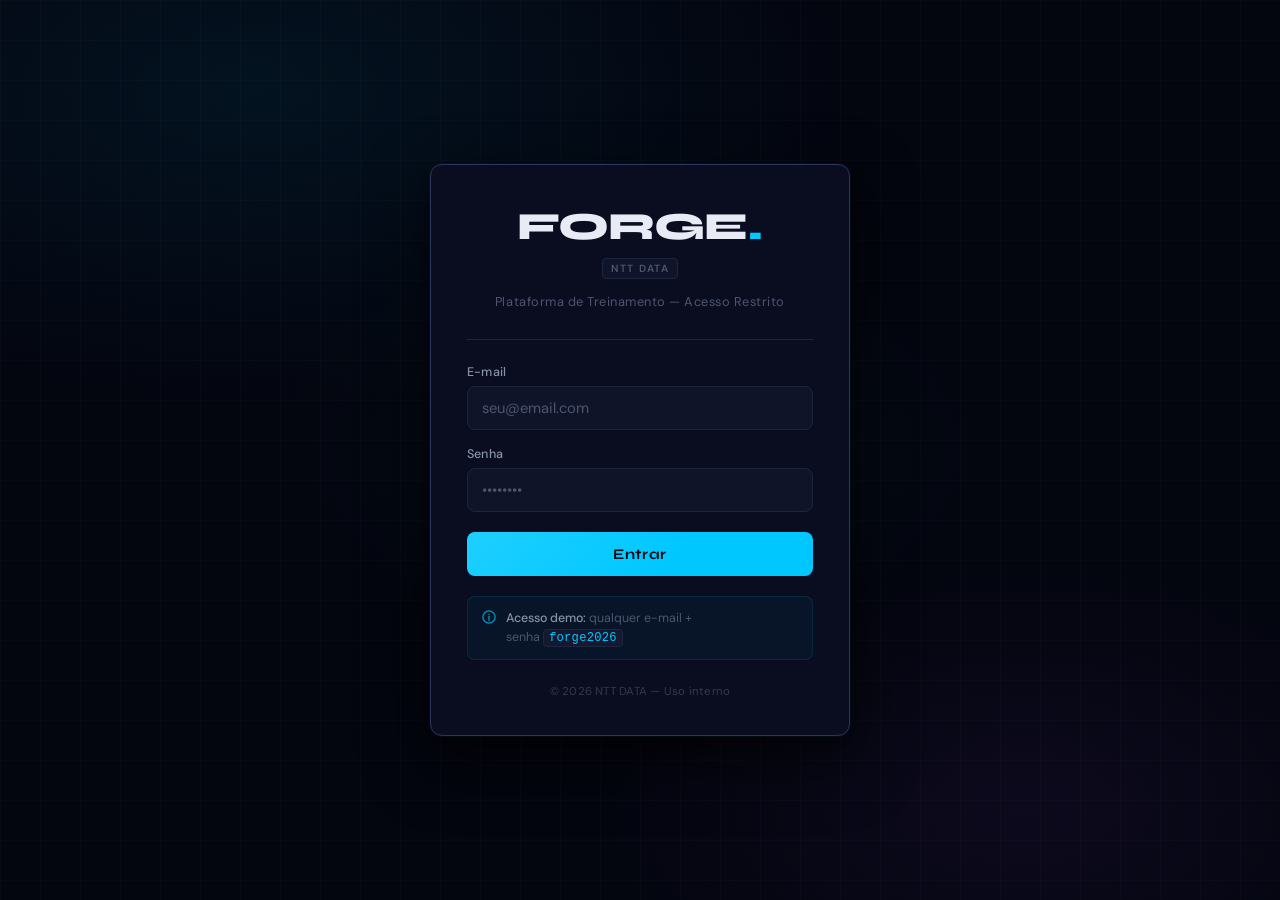
==== commit 7b8060f1: "feat: add login page, auth guard, market certs, FORGE acronym + narrative redesign - login.html: FOR" ====
--- a/index.html
+++ b/index.html
@@ -316,6 +316,7 @@
       font-weight: 700;
       padding: 14px 28px;
       border-radius: var(--radius);
+      border: 1px solid transparent;
       min-height: 50px;
       transition: opacity var(--transition), transform var(--transition);
       animation: fadeUp .5s .34s ease both;
@@ -760,6 +761,222 @@
     .footer-link:hover { color: var(--text-dim); }
     .footer-sep { color: var(--border-bright); font-size: 12px; }
 
+    /* ─── TRILHAS CAPACITATÓRIAS ─────────────────────────────── */
+    .cap-grid {
+      display: grid;
+      grid-template-columns: repeat(auto-fit, minmax(320px, 1fr));
+      gap: 16px;
+      margin-bottom: 32px;
+    }
+    .cap-card {
+      background: var(--bg-2);
+      border: 1px solid var(--border);
+      border-radius: var(--radius);
+      padding: 24px;
+      display: flex;
+      flex-direction: column;
+      gap: 16px;
+      transition: border-color .2s, transform .2s;
+    }
+    .cap-card:hover { border-color: var(--border-bright); transform: translateY(-2px); }
+    .cap-header {
+      display: flex;
+      align-items: center;
+      gap: 14px;
+    }
+    .cap-icon {
+      font-size: 22px;
+      width: 44px;
+      height: 44px;
+      display: flex;
+      align-items: center;
+      justify-content: center;
+      background: var(--bg-3);
+      border-radius: var(--radius-sm);
+      flex-shrink: 0;
+      border: 1px solid var(--border);
+    }
+    .cap-title {
+      font-family: var(--font-head);
+      font-size: 15px;
+      font-weight: 700;
+      color: var(--cap-color, var(--cyan));
+    }
+    .cap-sub { font-size: 11px; color: var(--text-muted); font-weight: 600; letter-spacing: .3px; margin-top: 2px; }
+    .cap-desc { font-size: 13px; color: var(--text-dim); line-height: 1.6; }
+    .cap-steps {
+      display: flex;
+      flex-wrap: wrap;
+      align-items: center;
+      gap: 4px;
+    }
+    .cap-step {
+      font-size: 11px;
+      font-weight: 600;
+      color: var(--text-muted);
+      background: var(--bg-3);
+      border: 1px solid var(--border);
+      padding: 3px 8px;
+      border-radius: 20px;
+    }
+    .cap-step.accent { color: var(--cap-color, var(--cyan)); border-color: color-mix(in srgb, var(--cap-color, var(--cyan)) 30%, transparent); }
+    .cap-arrow { font-size: 11px; color: var(--text-muted); }
+    .cap-meta { display: flex; flex-direction: column; gap: 8px; margin-top: auto; }
+    .cap-tools { display: flex; flex-wrap: wrap; gap: 6px; }
+    .cap-tool-badge {
+      font-size: 10px;
+      font-weight: 700;
+      letter-spacing: .5px;
+      text-transform: uppercase;
+      padding: 2px 8px;
+      border-radius: 20px;
+      border: 1px solid;
+      background: transparent;
+    }
+    .cap-labs-row { display: flex; flex-wrap: wrap; gap: 6px; }
+    .cap-lab-chip {
+      font-size: 10px;
+      font-weight: 700;
+      letter-spacing: .5px;
+      padding: 2px 8px;
+      border-radius: 4px;
+      background: var(--bg-4);
+      color: var(--text-dim);
+      border: 1px solid var(--border);
+    }
+    .cap-lab-chip.locked { color: var(--text-muted); opacity: .6; }
+    .cap-cta-bar {
+      display: flex;
+      align-items: center;
+      justify-content: space-between;
+      flex-wrap: wrap;
+      gap: 16px;
+      background: var(--bg-2);
+      border: 1px solid var(--border-bright);
+      border-radius: var(--radius);
+      padding: 20px 28px;
+    }
+    .cap-cta-text { display: flex; flex-direction: column; gap: 4px; }
+    .cap-cta-text strong { font-size: 15px; color: var(--text); }
+    .cap-cta-text span { font-size: 13px; color: var(--text-muted); }
+    .cap-cta-btn {
+      background: var(--cyan);
+      color: var(--bg);
+      font-weight: 700;
+      font-size: 13px;
+      padding: 10px 20px;
+      border-radius: var(--radius-sm);
+      text-decoration: none;
+      transition: background .2s;
+      white-space: nowrap;
+    }
+    .cap-cta-btn:hover { background: #33d4ff; }
+    @media (max-width: 768px) {
+      .cap-grid { grid-template-columns: 1fr; }
+      .cap-cta-bar { flex-direction: column; align-items: flex-start; }
+    }
+
+    /* ─── FORGE ACRONYM ──────────────────────────────────────── */
+    .forge-acronym {
+      display: flex;
+      flex-wrap: wrap;
+      gap: 10px;
+      margin: 40px 0 0;
+      animation: fadeUp .5s .34s ease both;
+    }
+    .forge-letter-card {
+      display: flex;
+      align-items: center;
+      gap: 14px;
+      background: var(--bg-2);
+      border: 1px solid var(--border);
+      border-radius: var(--radius);
+      padding: 14px 18px;
+      flex: 1;
+      min-width: 150px;
+      transition: border-color var(--transition), background var(--transition);
+    }
+    .forge-letter-card:hover { border-color: var(--fl-color, var(--cyan)); background: var(--bg-3); }
+    .forge-big-letter {
+      font-family: 'Syne', sans-serif;
+      font-size: 30px;
+      font-weight: 800;
+      line-height: 1;
+      color: var(--fl-color, var(--cyan));
+      flex-shrink: 0;
+    }
+    .forge-word { display: flex; flex-direction: column; gap: 3px; }
+    .forge-word-title { font-family: 'Syne', sans-serif; font-size: 13px; font-weight: 700; color: var(--text); }
+    .forge-word-desc { font-size: 11px; color: var(--text-muted); line-height: 1.4; }
+
+    /* ─── JOURNEY / HOW IT WORKS ─────────────────────────────── */
+    .journey-section {
+      padding: 80px 0 0;
+    }
+    .journey-flow {
+      display: grid;
+      grid-template-columns: 1fr auto 1fr auto 1fr auto 1fr auto 1fr;
+      align-items: center;
+      gap: 0;
+      margin-top: 40px;
+    }
+    .jf-node {
+      display: flex;
+      flex-direction: column;
+      align-items: center;
+      text-align: center;
+      gap: 12px;
+    }
+    .jf-dot {
+      width: 56px;
+      height: 56px;
+      border-radius: 50%;
+      background: var(--bg-2);
+      border: 2px solid var(--jf-color, var(--cyan));
+      display: flex;
+      align-items: center;
+      justify-content: center;
+      font-size: 22px;
+      flex-shrink: 0;
+      box-shadow: 0 0 0 4px color-mix(in srgb, var(--jf-color, var(--cyan)) 12%, transparent);
+    }
+    .jf-label {
+      font-family: 'Syne', sans-serif;
+      font-size: 13px;
+      font-weight: 800;
+      color: var(--jf-color, var(--cyan));
+    }
+    .jf-sublabel { font-size: 11px; color: var(--text-muted); line-height: 1.4; margin-top: -4px; }
+    .jf-arrow {
+      font-size: 20px;
+      color: var(--border-bright);
+      padding: 0 4px;
+      padding-bottom: 28px; /* align with dot center */
+    }
+    .journey-note {
+      margin-top: 28px;
+      padding: 16px 24px;
+      background: var(--bg-2);
+      border: 1px solid var(--border);
+      border-radius: var(--radius);
+      font-size: 13px;
+      color: var(--text-muted);
+      line-height: 1.6;
+    }
+    .journey-note strong { color: var(--text-dim); }
+    @media (max-width: 768px) {
+      .journey-flow {
+        grid-template-columns: 1fr;
+        gap: 12px;
+      }
+      .jf-node { flex-direction: row; text-align: left; }
+      .jf-dot { width: 40px; height: 40px; font-size: 16px; }
+      .jf-arrow { display: none; }
+      .jf-label { font-size: 12px; }
+      .forge-acronym { gap: 8px; }
+      .forge-letter-card { min-width: 140px; }
+    }
+
     /* ─── DIVIDER ────────────────────────────────────────────── */
     .section-divider {
       width: 100%;
@@ -811,6 +1028,7 @@
   </style>
 </head>
 <body>
+<script>if(!localStorage.getItem('forge_auth'))window.location.replace('login.html');</script>
 
 <!-- ═══ NAV ════════════════════════════════════════════════════ -->
 <nav class="nav" id="nav">
@@ -821,12 +1039,14 @@
     </a>
 
     <div class="nav-links">
-      <a href="#trilhas"  class="nav-link">Trilhas</a>
-      <a href="#labs"     class="nav-link">Labs</a>
-      <a href="#progresso" class="nav-link">Progresso</a>
+      <a href="#capacitacao"   class="nav-link">Capacitação</a>
+      <a href="#labs"          class="nav-link">Especialização</a>
+      <a href="levels.html"    class="nav-link">Níveis E1–E4</a>
+      <a href="artifacts.html" class="nav-link" style="color:var(--cyan)">Artefatos</a>
     </div>
 
     <div class="nav-actions">
+      <button onclick="localStorage.removeItem('forge_auth');window.location.replace('login.html')" style="font-size:12px;font-weight:600;color:var(--text-muted);background:none;border:1px solid var(--border);border-radius:var(--radius-sm);padding:7px 14px;cursor:pointer;min-height:36px;transition:color .2s,border-color .2s" onmouseover="this.style.color='var(--text)';this.style.borderColor='var(--border-bright)'" onmouseout="this.style.color='var(--text-muted)';this.style.borderColor='var(--border)'">Sair</button>
       <a href="https://github.com/Brunooacks" target="_blank" rel="noopener" class="btn-github">
         <svg width="16" height="16" viewBox="0 0 24 24" fill="currentColor" aria-hidden="true">
           <path d="M12 2C6.477 2 2 6.477 2 12c0 4.418 2.865 8.166 6.839 9.489.5.092.682-.217.682-.483 0-.237-.008-.866-.013-1.7-2.782.604-3.369-1.341-3.369-1.341-.454-1.155-1.11-1.462-1.11-1.462-.908-.62.069-.608.069-.608 1.003.07 1.531 1.03 1.531 1.03.892 1.529 2.341 1.087 2.91.832.092-.647.35-1.088.636-1.338-2.22-.253-4.555-1.11-4.555-4.943 0-1.091.39-1.984 1.029-2.683-.103-.253-.446-1.27.098-2.647 0 0 .84-.269 2.75 1.025A9.578 9.578 0 0112 6.836a9.59 9.59 0 012.504.337c1.909-1.294 2.747-1.025 2.747-1.025.546 1.377.203 2.394.1 2.647.64.699 1.028 1.592 1.028 2.683 0 3.842-2.339 4.687-4.566 4.935.359.309.678.919.678 1.852 0 1.336-.012 2.415-.012 2.743 0 .267.18.579.688.481C19.138 20.163 22 16.418 22 12c0-5.523-4.477-10-10-10z"/>
@@ -849,9 +1069,10 @@
   </div>
 
   <div class="nav-mobile-menu" id="mobileMenu" role="navigation" aria-label="Menu móvel">
-    <a href="#trilhas"   class="nav-mobile-link" onclick="closeMobileMenu()">Trilhas</a>
-    <a href="#labs"      class="nav-mobile-link" onclick="closeMobileMenu()">Labs</a>
-    <a href="#progresso" class="nav-mobile-link" onclick="closeMobileMenu()">Progresso</a>
+    <a href="#capacitacao"   class="nav-mobile-link" onclick="closeMobileMenu()">Capacitação</a>
+    <a href="#labs"          class="nav-mobile-link" onclick="closeMobileMenu()">Especialização</a>
+    <a href="levels.html"    class="nav-mobile-link" onclick="closeMobileMenu()">Níveis E1–E4</a>
+    <a href="artifacts.html" class="nav-mobile-link" onclick="closeMobileMenu()" style="color:var(--cyan)">Artefatos</a>
     <a href="https://github.com/Brunooacks" target="_blank" rel="noopener" class="nav-mobile-link" style="color:var(--cyan)">GitHub ↗</a>
   </div>
 </nav>
@@ -865,128 +1086,305 @@
       FORGE Engineering Program
     </div>
 
-    <h1>Treine com as ferramentas que <em>definem</em> o futuro da engenharia</h1>
+    <h1>O programa que transforma engenheiros em <em>referências</em></h1>
 
     <p class="hero-sub">
-      Trilhas práticas de Devin, Kiro e Design System para engenheiros NTT DATA — do Foundation ao Master.
+      FORGE é o caminho estruturado da NTT DATA para evoluir de E1 a E4 — com trilhas práticas, labs hands-on, certificações de mercado e ferramentas de IA como Devin e Kiro.
     </p>
 
     <div class="hero-stats">
       <span class="hero-chip"><span class="hero-chip-dot"></span>8 Laboratórios</span>
       <span class="hero-chip"><span class="hero-chip-dot" style="background:var(--purple)"></span>4 Fases</span>
       <span class="hero-chip"><span class="hero-chip-dot" style="background:var(--yellow)"></span>E1–E4</span>
+      <span class="hero-chip"><span class="hero-chip-dot" style="background:var(--green)"></span>Certs Mercado</span>
     </div>
 
-    <a href="#labs" class="hero-cta">
-      Ver Labs
-      <svg width="16" height="16" viewBox="0 0 24 24" fill="none" stroke="currentColor" stroke-width="2.5" stroke-linecap="round" stroke-linejoin="round" aria-hidden="true">
-        <path d="M5 12h14M12 5l7 7-7 7"/>
-      </svg>
-    </a>
-  </section>
-
-  <div class="section-divider"></div>
-
-
-  <!-- ═══ TRACKS ══════════════════════════════════════════════ -->
-  <section class="section" id="trilhas">
-    <div class="section-label">Trilhas</div>
-    <h2 class="section-title">Escolha sua trilha de especialização</h2>
-
-    <div class="tracks-grid">
-
-      <!-- Devin -->
-      <article class="track-card" data-color="cyan">
-        <div class="track-icon">⚡</div>
-        <div class="track-header">
-          <span class="track-title">Devin</span>
-          <span class="track-subtitle">AI-Driven Development</span>
-        </div>
-        <p class="track-desc">Delegue tarefas completas de desenvolvimento a um agente autônomo. Do primeiro prompt ao deploy, sem boilerplate manual.</p>
-        <span class="track-badge">Foundation → Master</span>
-        <div class="track-labs">
-          <div class="track-lab-row">
-            <span class="track-lab-num">LAB 01</span>
-            <span class="track-lab-name">First Deploy with Devin</span>
-            <span class="status-available">Disponível</span>
-          </div>
-          <div class="track-lab-row">
-            <span class="track-lab-num">LAB 07</span>
-            <span class="track-lab-name">Squad Project Simulation</span>
-            <span class="status-locked">🔒 Em breve</span>
-          </div>
-        </div>
-        <a href="lab-01.html" class="track-cta track-cta-cyan">Começar LAB 01 →</a>
-      </article>
-
-      <!-- Kiro -->
-      <article class="track-card" data-color="purple">
-        <div class="track-icon">🔀</div>
-        <div class="track-header">
-          <span class="track-title">Kiro</span>
-          <span class="track-subtitle">API Orchestration</span>
-        </div>
-        <p class="track-desc">Orquestre APIs bancárias complexas com workflows declarativos. PIX, antifraude, Open Finance — tudo com SLA garantido.</p>
-        <span class="track-badge">Foundation → Amplify</span>
-        <div class="track-labs">
-          <div class="track-lab-row">
-            <span class="track-lab-num">LAB 02</span>
-            <span class="track-lab-name">API Orchestration with Kiro</span>
-            <span class="status-available">Disponível</span>
-          </div>
-          <div class="track-lab-row">
-            <span class="track-lab-num">LAB 04</span>
-            <span class="track-lab-name">CI/CD Pipeline AI-Driven</span>
-            <span class="status-locked">🔒 Em breve</span>
-          </div>
-          <div class="track-lab-row">
-            <span class="track-lab-num">LAB 05</span>
-            <span class="track-lab-name">Multi-Agent Workflow</span>
-            <span class="status-locked">🔒 Em breve</span>
-          </div>
-        </div>
-        <a href="lab-02.html" class="track-cta track-cta-purple">Começar LAB 02 →</a>
-      </article>
-
-      <!-- Design System -->
-      <article class="track-card" data-color="green">
-        <div class="track-icon">🎨</div>
-        <div class="track-header">
-          <span class="track-title">Design System</span>
-          <span class="track-subtitle">Code Quality &amp; Standards</span>
-        </div>
-        <p class="track-desc">Automatize code review, enforça padrões arquiteturais e construa sistemas de design escaláveis com IA como guardião de qualidade.</p>
-        <span class="track-badge">Amplify → Master</span>
-        <div class="track-labs">
-          <div class="track-lab-row">
-            <span class="track-lab-num">LAB 03</span>
-            <span class="track-lab-name">Automated Code Review</span>
-            <span class="status-locked">🔒 Em breve</span>
-          </div>
-          <div class="track-lab-row">
-            <span class="track-lab-num">LAB 06</span>
-            <span class="track-lab-name">Context and Memory Systems</span>
-            <span class="status-locked">🔒 Em breve</span>
-          </div>
-          <div class="track-lab-row">
-            <span class="track-lab-num">LAB 08</span>
-            <span class="track-lab-name">Final Certification Project</span>
-            <span class="status-locked">🔒 Em breve</span>
-          </div>
-        </div>
-        <button class="track-cta track-cta-disabled" disabled>Em breve</button>
-      </article>
-
+    <!-- FORGE Acronym -->
+    <div class="forge-acronym">
+      <div class="forge-letter-card" style="--fl-color:#00c8ff">
+        <span class="forge-big-letter">F</span>
+        <div class="forge-word">
+          <span class="forge-word-title">Foundation</span>
+          <span class="forge-word-desc">Base sólida em IA e engenharia real</span>
+        </div>
+      </div>
+      <div class="forge-letter-card" style="--fl-color:#a855f7">
+        <span class="forge-big-letter">O</span>
+        <div class="forge-word">
+          <span class="forge-word-title">Orchestrate</span>
+          <span class="forge-word-desc">Agentes e APIs com precisão</span>
+        </div>
+      </div>
+      <div class="forge-letter-card" style="--fl-color:#ff5c7a">
+        <span class="forge-big-letter">R</span>
+        <div class="forge-word">
+          <span class="forge-word-title">Resilience</span>
+          <span class="forge-word-desc">Sistemas robustos e seguros</span>
+        </div>
+      </div>
+      <div class="forge-letter-card" style="--fl-color:#ffc94d">
+        <span class="forge-big-letter">G</span>
+        <div class="forge-word">
+          <span class="forge-word-title">Growth</span>
+          <span class="forge-word-desc">Evolução de E1 a E4 com marcos claros</span>
+        </div>
+      </div>
+      <div class="forge-letter-card" style="--fl-color:#00e5a0">
+        <span class="forge-big-letter">E</span>
+        <div class="forge-word">
+          <span class="forge-word-title">Excellence</span>
+          <span class="forge-word-desc">Excelência técnica no contexto bancário</span>
+        </div>
+      </div>
+    </div>
+
+    <div style="margin-top:40px;display:flex;gap:12px;flex-wrap:wrap;animation:fadeUp .5s .4s ease both">
+      <a href="levels.html" class="hero-cta">
+        Ver Níveis E1–E4
+        <svg width="16" height="16" viewBox="0 0 24 24" fill="none" stroke="currentColor" stroke-width="2.5" stroke-linecap="round" stroke-linejoin="round" aria-hidden="true"><path d="M5 12h14M12 5l7 7-7 7"/></svg>
+      </a>
+      <a href="#labs" class="hero-cta" style="background:var(--bg-3);color:var(--text-dim);border-color:var(--border)">
+        Explorar Labs →
+      </a>
     </div>
   </section>
 
   <div class="section-divider"></div>
 
-
-  <!-- ═══ LABS ════════════════════════════════════════════════ -->
+  <!-- ═══ COMO FUNCIONA / JORNADA ═════════════════════════════ -->
+  <section class="journey-section" id="jornada">
+    <div class="section-label">Como funciona</div>
+    <h2 class="section-title">A jornada FORGE em 5 passos</h2>
+    <p class="hero-sub" style="margin-bottom:0;animation:none">Do seu nível atual até Staff Engineer — cada passo conectado ao anterior.</p>
+
+    <div class="journey-flow">
+      <!-- Nível -->
+      <div class="jf-node">
+        <div class="jf-dot" style="--jf-color:var(--cyan)">🎯</div>
+        <div class="jf-label">Seu Nível</div>
+        <div class="jf-sublabel">E1 · E2 · E3 · E4</div>
+      </div>
+      <div class="jf-arrow">→</div>
+
+      <!-- Fase -->
+      <div class="jf-node">
+        <div class="jf-dot" style="--jf-color:var(--purple)">📍</div>
+        <div class="jf-label">Fase FORGE</div>
+        <div class="jf-sublabel">Foundation · Amplify<br>Orchestrate · Master</div>
+      </div>
+      <div class="jf-arrow">→</div>
+
+      <!-- Trilhas -->
+      <div class="jf-node">
+        <div class="jf-dot" style="--jf-color:var(--yellow)">🛠️</div>
+        <div class="jf-label">Trilhas & Ferramentas</div>
+        <div class="jf-sublabel">Devin · Kiro<br>Design System</div>
+      </div>
+      <div class="jf-arrow">→</div>
+
+      <!-- Labs -->
+      <div class="jf-node">
+        <div class="jf-dot" style="--jf-color:#ff5c7a">🔬</div>
+        <div class="jf-label">Laboratórios</div>
+        <div class="jf-sublabel">LAB 01–08<br>hands-on reais</div>
+      </div>
+      <div class="jf-arrow">→</div>
+
+      <!-- Certificação -->
+      <div class="jf-node">
+        <div class="jf-dot" style="--jf-color:var(--green)">🏅</div>
+        <div class="jf-label">Certificação</div>
+        <div class="jf-sublabel">FORGE + mercado<br>AWS · Devin · K8s</div>
+      </div>
+    </div>
+
+    <div class="journey-note">
+      <strong>Como ler a plataforma:</strong> Descubra seu nível em <a href="levels.html" style="color:var(--cyan)">Níveis E1–E4</a> → entenda as competências nas <strong>Trilhas Capacitatórias</strong> → reforce com os <strong>Labs de Especialização</strong> usando Devin e Kiro → obtenha as certificações FORGE e de mercado (AWS, Kubernetes, BIAN).
+    </div>
+  </section>
+
+  <div class="section-divider"></div>
+
+  <!-- ═══ TRILHAS CAPACITATÓRIAS ══════════════════════════════ -->
+  <section class="section" id="capacitacao">
+    <div class="section-label">Trilhas Capacitatórias</div>
+    <h2 class="section-title">Ciclo completo de engenharia</h2>
+    <p class="section-sub">Competências que definem o engenheiro completo — cada trilha usa as ferramentas como aceleradores, não como fim em si mesmas.</p>
+
+    <div class="cap-grid">
+
+      <!-- 1. Ciclo de Desenvolvimento -->
+      <div class="cap-card">
+        <div class="cap-header" style="--cap-color:#00c8ff">
+          <div class="cap-icon">⚙️</div>
+          <div>
+            <div class="cap-title">Ciclo de Desenvolvimento</div>
+            <div class="cap-sub">Requirements → Code → Test → Deploy</div>
+          </div>
+        </div>
+        <p class="cap-desc">Do levantamento de requisitos ao deploy em produção com autonomia. Devin escreve, Kiro orquestra, você decide.</p>
+        <div class="cap-steps">
+          <span class="cap-step">Requisitos</span>
+          <span class="cap-arrow">→</span>
+          <span class="cap-step accent">Design</span>
+          <span class="cap-arrow">→</span>
+          <span class="cap-step">Código</span>
+          <span class="cap-arrow">→</span>
+          <span class="cap-step">Testes</span>
+          <span class="cap-arrow">→</span>
+          <span class="cap-step accent">Deploy</span>
+        </div>
+        <div class="cap-meta">
+          <div class="cap-tools"><span class="cap-tool-badge" style="color:#00c8ff;border-color:#00c8ff44">Devin</span><span class="cap-tool-badge" style="color:#a855f7;border-color:#a855f744">Kiro</span></div>
+          <div class="cap-labs-row"><span class="cap-lab-chip">LAB 01</span><span class="cap-lab-chip">LAB 02</span><span class="cap-lab-chip locked">LAB 04</span></div>
+        </div>
+      </div>
+
+      <!-- 2. Qualidade & Testes -->
+      <div class="cap-card">
+        <div class="cap-header" style="--cap-color:#00e5a0">
+          <div class="cap-icon">🧪</div>
+          <div>
+            <div class="cap-title">Qualidade & Testes</div>
+            <div class="cap-sub">Review → Standards → Coverage → Compliance</div>
+          </div>
+        </div>
+        <p class="cap-desc">Automatize revisão de código, crie padrões reutilizáveis e construa a cultura de qualidade que escala com o time.</p>
+        <div class="cap-steps">
+          <span class="cap-step">Code Review</span>
+          <span class="cap-arrow">→</span>
+          <span class="cap-step accent">Cobertura</span>
+          <span class="cap-arrow">→</span>
+          <span class="cap-step">Padrões</span>
+          <span class="cap-arrow">→</span>
+          <span class="cap-step accent">Escala</span>
+        </div>
+        <div class="cap-meta">
+          <div class="cap-tools"><span class="cap-tool-badge" style="color:#00e5a0;border-color:#00e5a044">Design System</span><span class="cap-tool-badge" style="color:#00c8ff;border-color:#00c8ff44">Devin</span></div>
+          <div class="cap-labs-row"><span class="cap-lab-chip locked">LAB 03</span><span class="cap-lab-chip locked">LAB 06</span></div>
+        </div>
+      </div>
+
+      <!-- 3. Segurança & Compliance -->
+      <div class="cap-card">
+        <div class="cap-header" style="--cap-color:#ff5c7a">
+          <div class="cap-icon">🔐</div>
+          <div>
+            <div class="cap-title">Segurança & Compliance</div>
+            <div class="cap-sub">LGPD · BACEN · PCI-DSS · SOX</div>
+          </div>
+        </div>
+        <p class="cap-desc">Compliance bancário como prática de engenharia — não como checklist. LGPD, BACEN 4.658 e PCI-DSS embutidos no fluxo de desenvolvimento.</p>
+        <div class="cap-steps">
+          <span class="cap-step">Threat Model</span>
+          <span class="cap-arrow">→</span>
+          <span class="cap-step accent">Sec Review</span>
+          <span class="cap-arrow">→</span>
+          <span class="cap-step">Audit Log</span>
+          <span class="cap-arrow">→</span>
+          <span class="cap-step accent">Pen Test</span>
+        </div>
+        <div class="cap-meta">
+          <div class="cap-tools"><span class="cap-tool-badge" style="color:#ff5c7a;border-color:#ff5c7a44">Artefatos</span><span class="cap-tool-badge" style="color:#00c8ff;border-color:#00c8ff44">Devin</span></div>
+          <div class="cap-labs-row"><span class="cap-lab-chip">LAB 01</span><span class="cap-lab-chip">LAB 02</span><span class="cap-lab-chip locked">LAB 05</span></div>
+        </div>
+      </div>
+
+      <!-- 4. DevOps & Plataforma -->
+      <div class="cap-card">
+        <div class="cap-header" style="--cap-color:#ffc94d">
+          <div class="cap-icon">🚀</div>
+          <div>
+            <div class="cap-title">DevOps & Plataforma</div>
+            <div class="cap-sub">Container → CI/CD → Observability → SRE</div>
+          </div>
+        </div>
+        <p class="cap-desc">De containers ao SRE: automatize pipelines, monitore SLAs do BACEN e opere microserviços bancários com confiança.</p>
+        <div class="cap-steps">
+          <span class="cap-step">Container</span>
+          <span class="cap-arrow">→</span>
+          <span class="cap-step accent">CI/CD</span>
+          <span class="cap-arrow">→</span>
+          <span class="cap-step">Observ.</span>
+          <span class="cap-arrow">→</span>
+          <span class="cap-step accent">SRE</span>
+        </div>
+        <div class="cap-meta">
+          <div class="cap-tools"><span class="cap-tool-badge" style="color:#a855f7;border-color:#a855f744">Kiro</span><span class="cap-tool-badge" style="color:#00c8ff;border-color:#00c8ff44">Devin</span></div>
+          <div class="cap-labs-row"><span class="cap-lab-chip locked">LAB 04</span><span class="cap-lab-chip locked">LAB 05</span></div>
+        </div>
+      </div>
+
+      <!-- 5. Arquitetura Bancária -->
+      <div class="cap-card">
+        <div class="cap-header" style="--cap-color:#a855f7">
+          <div class="cap-icon">🏛️</div>
+          <div>
+            <div class="cap-title">Arquitetura Bancária</div>
+            <div class="cap-sub">BIAN · DDD · Microsserviços · Open Finance</div>
+          </div>
+        </div>
+        <p class="cap-desc">Design de sistemas bancários escaláveis: domain-driven, BIAN-aligned, prontos para Open Finance e regulação BACEN.</p>
+        <div class="cap-steps">
+          <span class="cap-step">Domínios</span>
+          <span class="cap-arrow">→</span>
+          <span class="cap-step accent">APIs</span>
+          <span class="cap-arrow">→</span>
+          <span class="cap-step">Orquestração</span>
+          <span class="cap-arrow">→</span>
+          <span class="cap-step accent">Gov.</span>
+        </div>
+        <div class="cap-meta">
+          <div class="cap-tools"><span class="cap-tool-badge" style="color:#a855f7;border-color:#a855f744">Kiro</span><span class="cap-tool-badge" style="color:#00e5a0;border-color:#00e5a044">Design System</span></div>
+          <div class="cap-labs-row"><span class="cap-lab-chip">LAB 02</span><span class="cap-lab-chip locked">LAB 05</span><span class="cap-lab-chip locked">LAB 07</span></div>
+        </div>
+      </div>
+
+      <!-- 6. Engenharia de Times -->
+      <div class="cap-card">
+        <div class="cap-header" style="--cap-color:#ffc94d">
+          <div class="cap-icon">👥</div>
+          <div>
+            <div class="cap-title">Engenharia de Times</div>
+            <div class="cap-sub">Squad Setup · Multi-Agent · Certificação</div>
+          </div>
+        </div>
+        <p class="cap-desc">De engenheiro individual a multiplicador de time: defina padrões, construa squads multi-agent e certifique competências.</p>
+        <div class="cap-steps">
+          <span class="cap-step">Padrões</span>
+          <span class="cap-arrow">→</span>
+          <span class="cap-step accent">Templates</span>
+          <span class="cap-arrow">→</span>
+          <span class="cap-step">Simulação</span>
+          <span class="cap-arrow">→</span>
+          <span class="cap-step accent">Certificação</span>
+        </div>
+        <div class="cap-meta">
+          <div class="cap-tools"><span class="cap-tool-badge" style="color:#00c8ff;border-color:#00c8ff44">Devin</span><span class="cap-tool-badge" style="color:#a855f7;border-color:#a855f744">Kiro</span></div>
+          <div class="cap-labs-row"><span class="cap-lab-chip locked">LAB 07</span><span class="cap-lab-chip locked">LAB 08</span></div>
+        </div>
+      </div>
+
+    </div>
+
+    <!-- CTA artefatos -->
+    <div class="cap-cta-bar">
+      <div class="cap-cta-text">
+        <strong>Artefatos prontos para uso</strong>
+        <span>10 prompts · 4 agents · scripts de automação — use hoje no seu time</span>
+      </div>
+      <a href="artifacts.html" class="cap-cta-btn">Ver catálogo de artefatos →</a>
+    </div>
+
+  </section>
+
+  <div class="section-divider"></div>
+
+  <!-- ═══ TRILHAS DE ESPECIALIZAÇÃO / LABS ════════════════════ -->
   <section class="section" id="labs">
-    <div class="section-label">Laboratórios</div>
-    <h2 class="section-title">Todos os Labs</h2>
+    <div class="section-label">Trilhas de Especialização</div>
+    <h2 class="section-title">Laboratórios — coloque em prática</h2>
+    <p class="section-sub" style="margin-bottom:32px">Cada lab usa <strong style="color:var(--cyan)">Devin</strong> e <strong style="color:var(--purple)">Kiro</strong> para reforçar as competências das trilhas capacitatórias. Filtre por fase para seguir a progressão do seu nível.</p>
 
     <div class="filter-tabs" role="tablist" aria-label="Filtrar por fase">
       <button class="filter-tab active" data-filter="all"         role="tab" aria-selected="true">Todos</button>
@@ -1324,12 +1722,12 @@
   if ('IntersectionObserver' in window) {
     const style = document.createElement('style');
     style.textContent = `
-      .lab-card, .track-card, .stat-card, .journey-step {
+      .lab-card, .track-card, .stat-card, .journey-step, .cap-card {
         opacity: 0;
         transform: translateY(16px);
         transition: opacity .45s ease, transform .45s ease;
       }
-      .lab-card.visible, .track-card.visible, .stat-card.visible, .journey-step.visible {
+      .lab-card.visible, .track-card.visible, .stat-card.visible, .journey-step.visible, .cap-card.visible {
         opacity: 1 !important;
         transform: translateY(0) !important;
       }
@@ -1347,7 +1745,7 @@
       });
     }, { threshold: 0.08 });
 
-    document.querySelectorAll('.lab-card, .track-card, .stat-card, .journey-step')
+    document.querySelectorAll('.lab-card, .track-card, .stat-card, .journey-step, .cap-card')
       .forEach(el => obs.observe(el));
   }
 </script>
